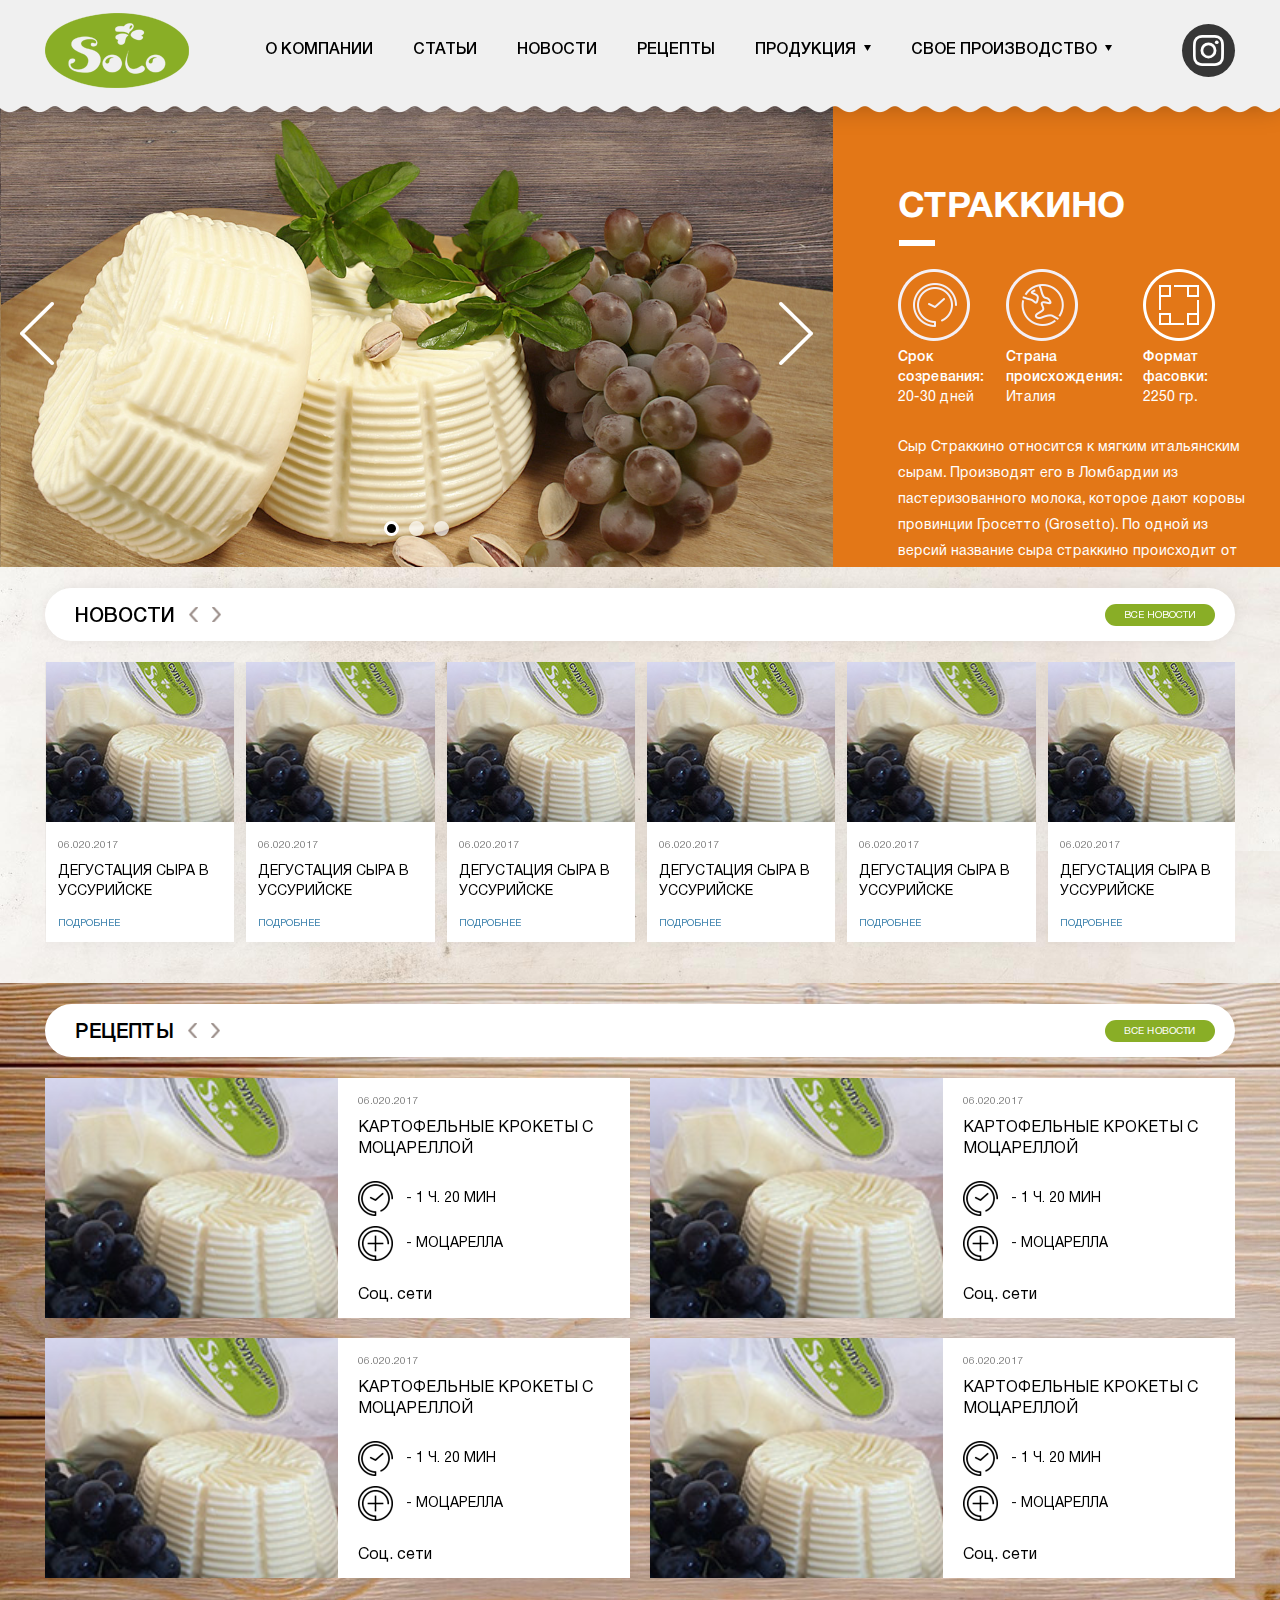
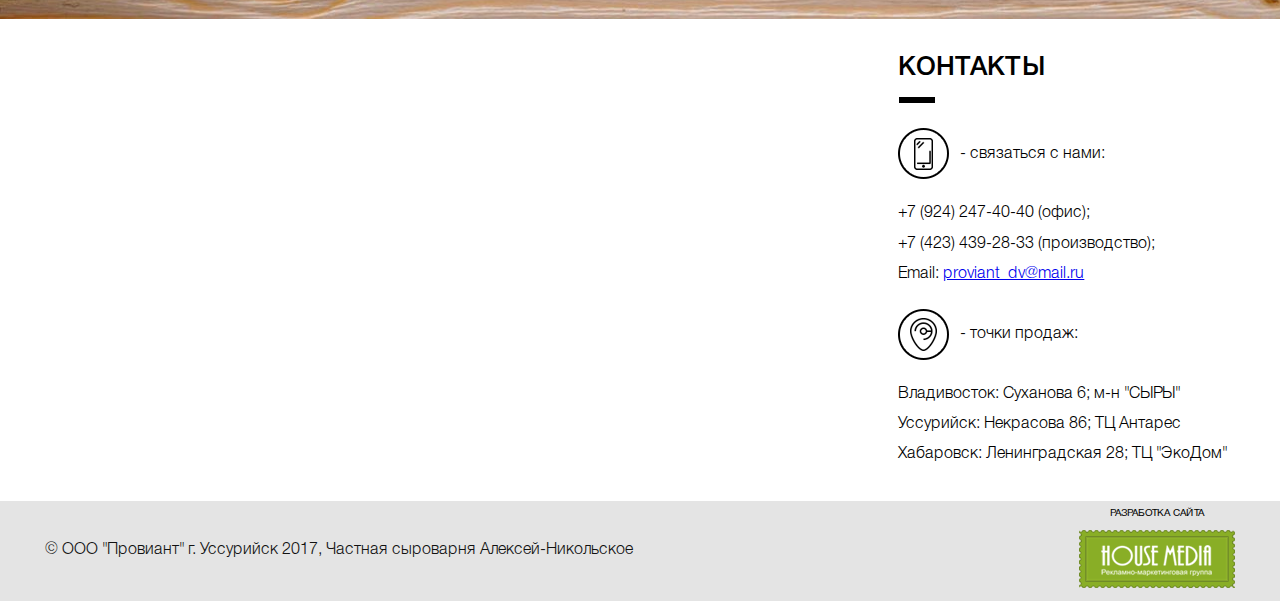
==== index.html @ 99ddd5e5 "First" ====
<!DOCTYPE html>
<html lang="ru">
<head>
	<meta charset="UTF-8">
	<title>Главная</title>
    
    <link rel="stylesheet" href="css/main.min.css">
	<script src="https://api-maps.yandex.ru/2.1/?lang=ru_RU" type="text/javascript"></script>
</head>
<body>
	<header>
		<div class="container header-block">
			<a href="#" class="logo">
				<img src="img/logo.png" alt="">
			</a>
			<div class="menu">
				<a href="#" class="menu__item">О компании</a>
				<a href="#" class="menu__item">Статьи</a>
				<a href="#" class="menu__item">Новости</a>
				<a href="#" class="menu__item">Рецепты</a>
				
				<a href="#" class="menu__item" data-jq-dropdown="#dropdown-1">Продукция</a>
				<div id="dropdown-1" class="jq-dropdown-relative jq-dropdown">
					<ul class="jq-dropdown-menu">
						<li><a href="#" class="menu__item">Элемент 1</a></li>
						<li><a href="#" class="menu__item">Элемент 2</a></li>
						<li><a href="#" class="menu__item">Элемент 3</a></li>
					</ul>
				</div>
				
				<a href="#" class="menu__item" data-jq-dropdown="#dropdown-2">Свое производство</a>
				<div id="dropdown-2" class="jq-dropdown-relative jq-dropdown">
					<ul class="jq-dropdown-menu">
						<li><a href="#" class="menu__item">Элемент 1</a></li>
						<li><a href="#" class="menu__item">Элемент 2</a></li>
						<li><a href="#" class="menu__item">Элемент 3</a></li>
						<li class="jq-dropdown-divider"></li>
						<li><a href="#" class="menu__item">Элемент 1</a></li>
						<li><a href="#" class="menu__item">Элемент 2</a></li>
						<li><a href="#" class="menu__item">Элемент 3</a></li>
					</ul>
				</div>
			</div>
			<div class="header__social-block">
				<a href="#" class="social-icon">
					<img src="img/ig-logo.svg" alt="Instagram">
				</a>
			</div>
		</div>
	</header>
	<div class="wrapper">
		<div class="full-section">
			<div class="full-section__left home-slider owl-carousel owl-theme">
				<div class="home-slider__item" style="background-image: url(img/home-slide-1.jpg)"></div>
				<div class="home-slider__item" style="background-image: url(img/home-slide-1.jpg)"></div>
				<div class="home-slider__item" style="background-image: url(img/home-slide-1.jpg)"></div>
			</div>
			<div class="full-section__right home-slider-info">
				<div class="home-slider-info__item info">
					<h1 class="info__title">Страккино</h1>
					<div class="characteristic">
						<div class="characteristic__item">
							<img src="img/i-clock.png" alt="Срок созревания" class="characteristic__img">
							<div class="characteristic__title">Срок созревания:</div>
							<div class="characteristic__content">20-30 дней</div>
						</div>
						<div class="characteristic__item">
							<img src="img/i-earth.png" alt="Страна происхождения" class="characteristic__img">
							<div class="characteristic__title">Страна происхождения:</div>
							<div class="characteristic__content">Италия</div>
						</div>
						<div class="characteristic__item">
							<img src="img/i-format.png" alt="Формат фасовки" class="characteristic__img">
							<div class="characteristic__title">Формат фасовки:</div>
							<div class="characteristic__content">2250 гр.</div>
						</div>
					</div>
					<p>Сыр Страккино относится к мягким итальянским сырам. Производят его в Ломбардии из пастеризованного молока, которое дают коровы провинции Гросетто (Grosetto). По одной из версий название сыра страккино происходит от ломбардского stracch con, что в переводе обозначает «уставший». Коровы летом возвращались с альпийских пастбищ уставшими и давали мало молока. Отсюда и пошло название сыра, который делали из него. Это жирный, пластичный свежий сыр (20-30 дней выдержки) с легкой едва уловимой горчинкой. Достаточно намазать его на кусок свежего хлеба или фокачча, и уже будет вкусно.</p>
					<h2 class="info__subtitle">Характеристики(БЖУ на 100 г.):</h2>
					<p>белки — 12 г. жиры — 24 г. углеводы — 2 г. Калорийность сыра Страккино — 364 ккал. Соотношение БЖУ: белков — 31,6 %, жиров — 63,2 %, углеводов — 5,3 %.</p>
				</div>
				<div class="home-slider-info__item info">
					<h1 class="info__title">Страккино 2</h1>
					<div class="characteristic">
						<div class="characteristic__item">
							<img src="img/i-clock.png" alt="Срок созревания" class="characteristic__img">
							<div class="characteristic__title">Срок созревания:</div>
							<div class="characteristic__content">20-30 дней</div>
						</div>
						<div class="characteristic__item">
							<img src="img/i-earth.png" alt="Страна происхождения" class="characteristic__img">
							<div class="characteristic__title">Страна происхождения:</div>
							<div class="characteristic__content">Италия</div>
						</div>
						<div class="characteristic__item">
							<img src="img/i-format.png" alt="Формат фасовки" class="characteristic__img">
							<div class="characteristic__title">Формат фасовки:</div>
							<div class="characteristic__content">2250 гр.</div>
						</div>
					</div>
					<p>Сыр Страккино относится к мягким итальянским сырам. Производят его в Ломбардии из пастеризованного молока, которое дают коровы провинции Гросетто (Grosetto). По одной из версий название сыра страккино происходит от ломбардского stracch con, что в переводе обозначает «уставший». Коровы летом возвращались с альпийских пастбищ уставшими и давали мало молока. Отсюда и пошло название сыра, который делали из него. Это жирный, пластичный свежий сыр (20-30 дней выдержки) с легкой едва уловимой горчинкой. Достаточно намазать его на кусок свежего хлеба или фокачча, и уже будет вкусно.</p>
					<h2 class="info__subtitle">Характеристики(БЖУ на 100 г.):</h2>
					<p>белки — 12 г. жиры — 24 г. углеводы — 2 г. Калорийность сыра Страккино — 364 ккал. Соотношение БЖУ: белков — 31,6 %, жиров — 63,2 %, углеводов — 5,3 %.</p>
				</div>
				<div class="home-slider-info__item info">
					<h1 class="info__title">Страккино 3</h1>
					<div class="characteristic">
						<div class="characteristic__item">
							<img src="img/i-clock.png" alt="Срок созревания" class="characteristic__img">
							<div class="characteristic__title">Срок созревания:</div>
							<div class="characteristic__content">20-30 дней</div>
						</div>
						<div class="characteristic__item">
							<img src="img/i-earth.png" alt="Страна происхождения" class="characteristic__img">
							<div class="characteristic__title">Страна происхождения:</div>
							<div class="characteristic__content">Италия</div>
						</div>
						<div class="characteristic__item">
							<img src="img/i-format.png" alt="Формат фасовки" class="characteristic__img">
							<div class="characteristic__title">Формат фасовки:</div>
							<div class="characteristic__content">2250 гр.</div>
						</div>
					</div>
					<p>Сыр Страккино относится к мягким итальянским сырам. Производят его в Ломбардии из пастеризованного молока, которое дают коровы провинции Гросетто (Grosetto). По одной из версий название сыра страккино происходит от ломбардского stracch con, что в переводе обозначает «уставший». Коровы летом возвращались с альпийских пастбищ уставшими и давали мало молока. Отсюда и пошло название сыра, который делали из него. Это жирный, пластичный свежий сыр (20-30 дней выдержки) с легкой едва уловимой горчинкой. Достаточно намазать его на кусок свежего хлеба или фокачча, и уже будет вкусно.</p>
					<h2 class="info__subtitle">Характеристики(БЖУ на 100 г.):</h2>
					<p>белки — 12 г. жиры — 24 г. углеводы — 2 г. Калорийность сыра Страккино — 364 ккал. Соотношение БЖУ: белков — 31,6 %, жиров — 63,2 %, углеводов — 5,3 %.</p>
				</div>
			</div>
		</div>
		<div class="section section_plaster">
			<div class="container">
				<div class="section-header">
					<div class="section-header__title">
						<span>Новости</span>
						<button href="#" class="section-header__btn slider-btn-left" data-for="news-slider"></button>
						<button href="#" class="section-header__btn slider-btn-right" data-for="news-slider"></button>
					</div>
					
					<a href="#" class="section-header__button">Все новости</a>
				</div>
				<div class="news-slider owl-carousel">
<!--					<div class="col-2">-->
						<div class="card card_min">
							<div class="card-img" style="background-image: url(img/prod-1.jpg)">
							</div>
							<div class="card-info">
								<div class="card-info__date">06.020.2017</div>
								<div class="card-info__name">Дегустация сыра в Уссурийске</div>
								<a href="#" class="card-info__link">Подробнее</a>
							</div>
						</div>
						<div class="card card_min">
							<div class="card-img" style="background-image: url(img/prod-1.jpg)">
							</div>
							<div class="card-info">
								<div class="card-info__date">06.020.2017</div>
								<div class="card-info__name">Дегустация сыра в Уссурийске</div>
								<a href="#" class="card-info__link">Подробнее</a>
							</div>
						</div>
						<div class="card card_min">
							<div class="card-img" style="background-image: url(img/prod-1.jpg)">
							</div>
							<div class="card-info">
								<div class="card-info__date">06.020.2017</div>
								<div class="card-info__name">Дегустация сыра в Уссурийске</div>
								<a href="#" class="card-info__link">Подробнее</a>
							</div>
						</div>
						<div class="card card_min">
							<div class="card-img" style="background-image: url(img/prod-1.jpg)">
							</div>
							<div class="card-info">
								<div class="card-info__date">06.020.2017</div>
								<div class="card-info__name">Дегустация сыра в Уссурийске</div>
								<a href="#" class="card-info__link">Подробнее</a>
							</div>
						</div>
						<div class="card card_min">
							<div class="card-img" style="background-image: url(img/prod-1.jpg)">
							</div>
							<div class="card-info">
								<div class="card-info__date">06.020.2017</div>
								<div class="card-info__name">Дегустация сыра в Уссурийске</div>
								<a href="#" class="card-info__link">Подробнее</a>
							</div>
						</div>
						<div class="card card_min">
							<div class="card-img" style="background-image: url(img/prod-1.jpg)">
							</div>
							<div class="card-info">
								<div class="card-info__date">06.020.2017</div>
								<div class="card-info__name">Дегустация сыра в Уссурийске</div>
								<a href="#" class="card-info__link">Подробнее</a>
							</div>
						</div>
						<div class="card card_min">
							<div class="card-img" style="background-image: url(img/prod-1.jpg)">
							</div>
							<div class="card-info">
								<div class="card-info__date">06.020.2017</div>
								<div class="card-info__name">Дегустация сыра в Уссурийске</div>
								<a href="#" class="card-info__link">Подробнее</a>
							</div>
						</div>
						<div class="card card_min">
							<div class="card-img" style="background-image: url(img/prod-1.jpg)">
							</div>
							<div class="card-info">
								<div class="card-info__date">06.020.2017</div>
								<div class="card-info__name">Дегустация сыра в Уссурийске</div>
								<a href="#" class="card-info__link">Подробнее</a>
							</div>
						</div>
						<div class="card card_min">
							<div class="card-img" style="background-image: url(img/prod-1.jpg)">
							</div>
							<div class="card-info">
								<div class="card-info__date">06.020.2017</div>
								<div class="card-info__name">Дегустация сыра в Уссурийске</div>
								<a href="#" class="card-info__link">Подробнее</a>
							</div>
						</div>
						<div class="card card_min">
							<div class="card-img" style="background-image: url(img/prod-1.jpg)">
							</div>
							<div class="card-info">
								<div class="card-info__date">06.020.2017</div>
								<div class="card-info__name">Дегустация сыра в Уссурийске</div>
								<a href="#" class="card-info__link">Подробнее</a>
							</div>
						</div>
						<div class="card card_min">
							<div class="card-img" style="background-image: url(img/prod-1.jpg)">
							</div>
							<div class="card-info">
								<div class="card-info__date">06.020.2017</div>
								<div class="card-info__name">Дегустация сыра в Уссурийске</div>
								<a href="#" class="card-info__link">Подробнее</a>
							</div>
						</div>
						<div class="card card_min">
							<div class="card-img" style="background-image: url(img/prod-1.jpg)">
							</div>
							<div class="card-info">
								<div class="card-info__date">06.020.2017</div>
								<div class="card-info__name">Дегустация сыра в Уссурийске</div>
								<a href="#" class="card-info__link">Подробнее</a>
							</div>
						</div>
<!--					</div>-->
				</div>
			</div>
		</div>
		<div class="section section_wood">
			<div class="container">
				<div class="section-header">
					<div class="section-header__title">
						<span>Рецепты</span>
						<button href="#" class="section-header__btn slider-btn-left" data-for="recipe-slider"></button>
						<button href="#" class="section-header__btn slider-btn-right" data-for="recipe-slider"></button>
					</div>
					
					<a href="#" class="section-header__button">Все новости</a>
				</div>
				<div class="recipe-slider owl-carousel">
					<div>
						<div class="card card_long">
							<div class="card-img" style="background-image: url(img/prod-1.jpg)">
							</div>
							<div class="card-info">
								<div class="card-info__date">06.020.2017</div>
								<div class="card-info__name">Картофельные крокеты с моцареллой</div>    
								<div class="card-recipe">
									<div class="card-recipe__item">
										<div class="card-recipe__icon i-check"></div>
										<div class="card-recipe__text">- 1 ч. 20 мин</div>
									</div>
									<div class="card-recipe__item">
										<div class="card-recipe__icon i-add"></div>
										<div class="card-recipe__text">- моцарелла</div>
									</div>
								</div>
								<div class="card-info__social">Соц. сети</div>
							</div>
						</div>
						<div class="card card_long">
							<div class="card-img" style="background-image: url(img/prod-1.jpg)">
							</div>
							<div class="card-info">
								<div class="card-info__date">06.020.2017</div>
								<div class="card-info__name">Картофельные крокеты с моцареллой</div>    
								<div class="card-recipe">
									<div class="card-recipe__item">
										<div class="card-recipe__icon i-check"></div>
										<div class="card-recipe__text">- 1 ч. 20 мин</div>
									</div>
									<div class="card-recipe__item">
										<div class="card-recipe__icon i-add"></div>
										<div class="card-recipe__text">- моцарелла</div>
									</div>
								</div>
								<div class="card-info__social">Соц. сети</div>
							</div>
						</div>
					</div>
					<div>
						<div class="card card_long">
							<div class="card-img" style="background-image: url(img/prod-1.jpg)">
							</div>
							<div class="card-info">
								<div class="card-info__date">06.020.2017</div>
								<div class="card-info__name">Картофельные крокеты с моцареллой</div>    
								<div class="card-recipe">
									<div class="card-recipe__item">
										<div class="card-recipe__icon i-check"></div>
										<div class="card-recipe__text">- 1 ч. 20 мин</div>
									</div>
									<div class="card-recipe__item">
										<div class="card-recipe__icon i-add"></div>
										<div class="card-recipe__text">- моцарелла</div>
									</div>
								</div>
								<div class="card-info__social">Соц. сети</div>
							</div>
						</div>
						<div class="card card_long">
							<div class="card-img" style="background-image: url(img/prod-1.jpg)">
							</div>
							<div class="card-info">
								<div class="card-info__date">06.020.2017</div>
								<div class="card-info__name">Картофельные крокеты с моцареллой</div>    
								<div class="card-recipe">
									<div class="card-recipe__item">
										<div class="card-recipe__icon i-check"></div>
										<div class="card-recipe__text">- 1 ч. 20 мин</div>
									</div>
									<div class="card-recipe__item">
										<div class="card-recipe__icon i-add"></div>
										<div class="card-recipe__text">- моцарелла</div>
									</div>
								</div>
								<div class="card-info__social">Соц. сети</div>
							</div>
						</div>
					</div>
				</div>
			</div>
		</div>
		<div class="section-contacts full-section">
			<div class="full-section__left" id="map"></div>
			<div class="full-section__right contacts">
				<h1 class="contacts__title">Контакты</h1>
				<div class="contacts__subtitle">
					<img src="img/i-mobile.png" alt="Связаться с нами">
					<span>- связаться с нами:</span>
				</div>
				<p>+7 (924) 247-40-40 (офис);</p>
				<p>+7 (423) 439-28-33 (производство);</p>
				<p>Email: <a href="mailto:proviant_dv@mail.ru">proviant_dv@mail.ru</a></p>
				<div class="contacts__subtitle">
					<img src="img/i-mark.png" alt="Точки продаж">
					<span>- точки продаж:</span>
				</div>
				<p>Владивосток: Суханова 6; м-н "СЫРЫ"</p>
				<p>Уссурийск: Некрасова 86; ТЦ Антарес</p>
				<p>Хабаровск: Ленинградская 28; ТЦ "ЭкоДом"</p>
			</div>
		</div>
	</div>
	<footer>
		<div class="container">
			<div class="footer">
				<div class="copyright">
					© ООО "Провиант" г. Уссурийск 2017, Частная сыроварня Алексей-Никольское
				</div>
				<div class="dev">
					<div class="dev__text">Разработка сайта</div>
					<a href="#">
						<img src="img/dev-logo.png" alt="" class="dev__img">
					</a>
				</div>
			</div>
		</div>
	</footer>
<!--	<script src="https://ajax.googleapis.com/ajax/libs/jquery/3.2.1/jquery.min.js"></script>-->
	<script src="js/jquery-3.2.0.min.js"></script>
	<script src="js/owl.carousel.min.js"></script>
	<script>
		var addr = "Владивосток, Суханова 6";
	</script>
	<script src="js/main.min.js"></script>
</body>
</html>
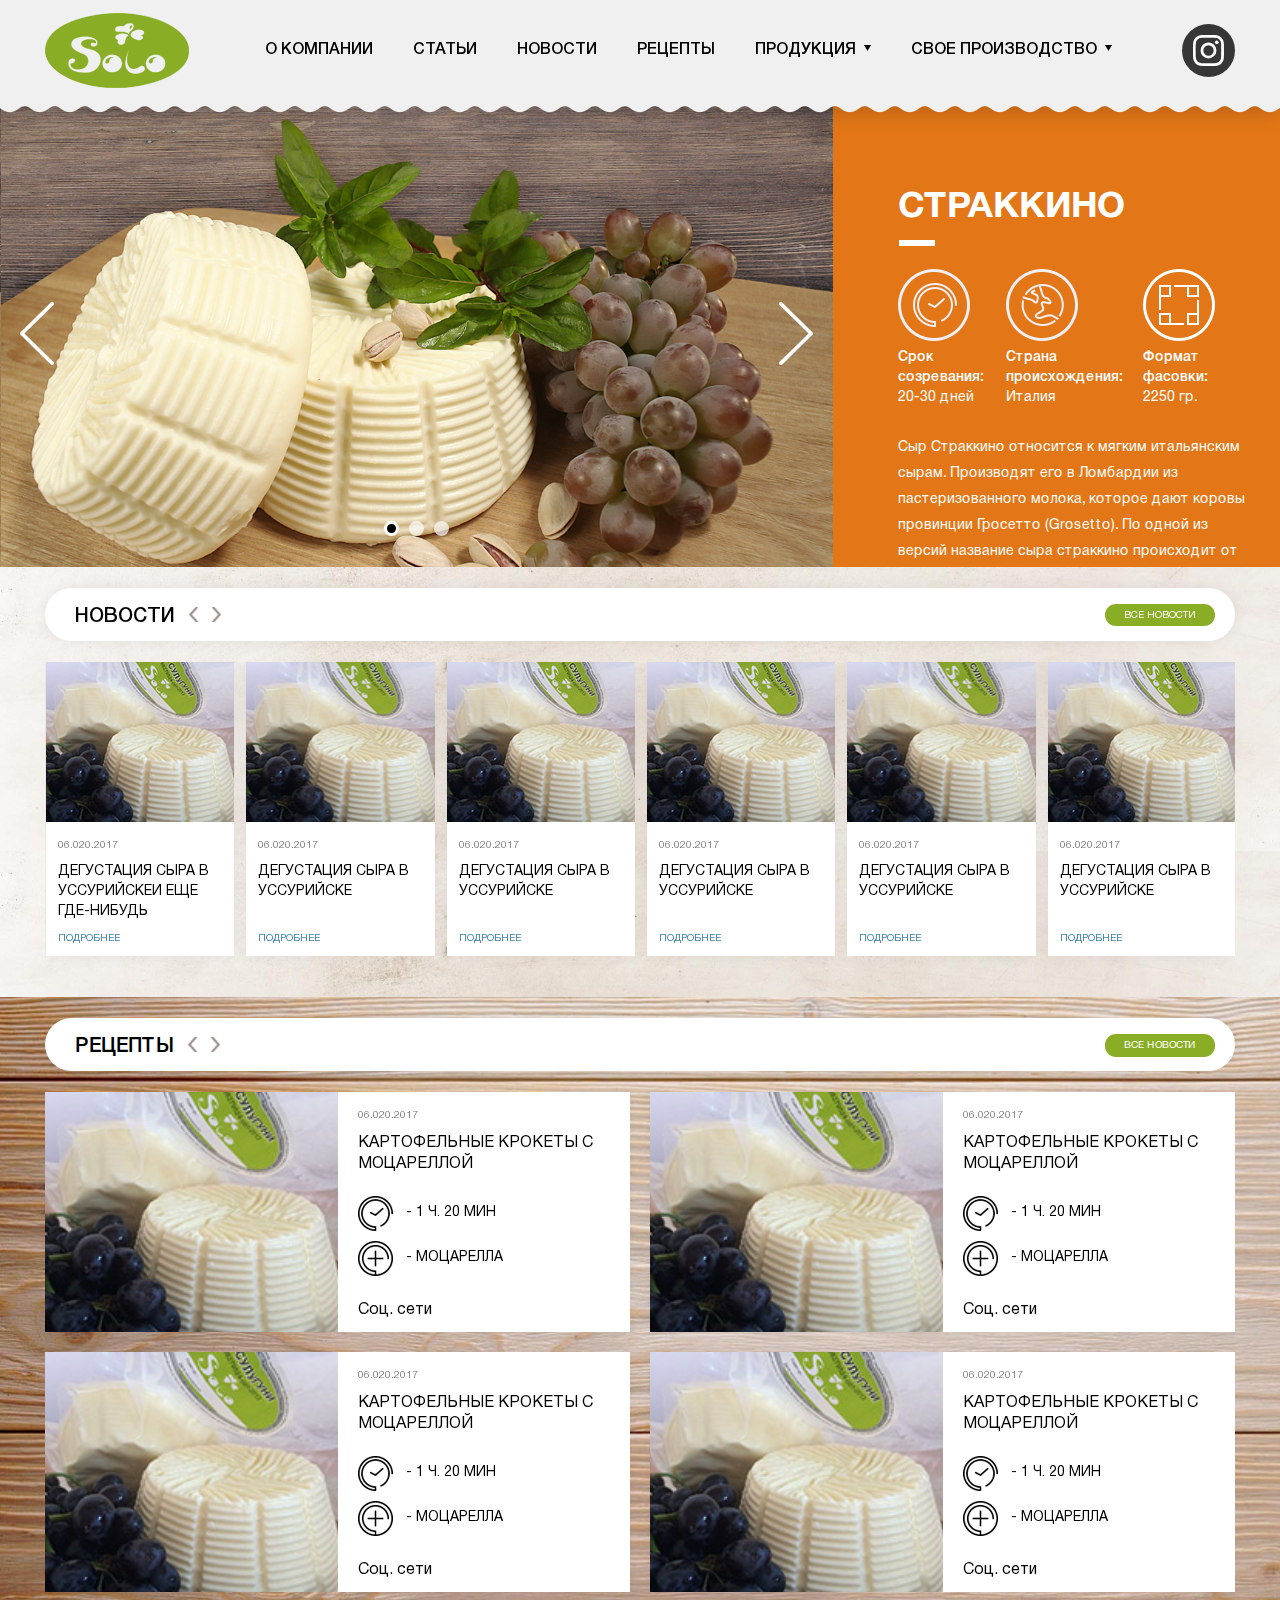
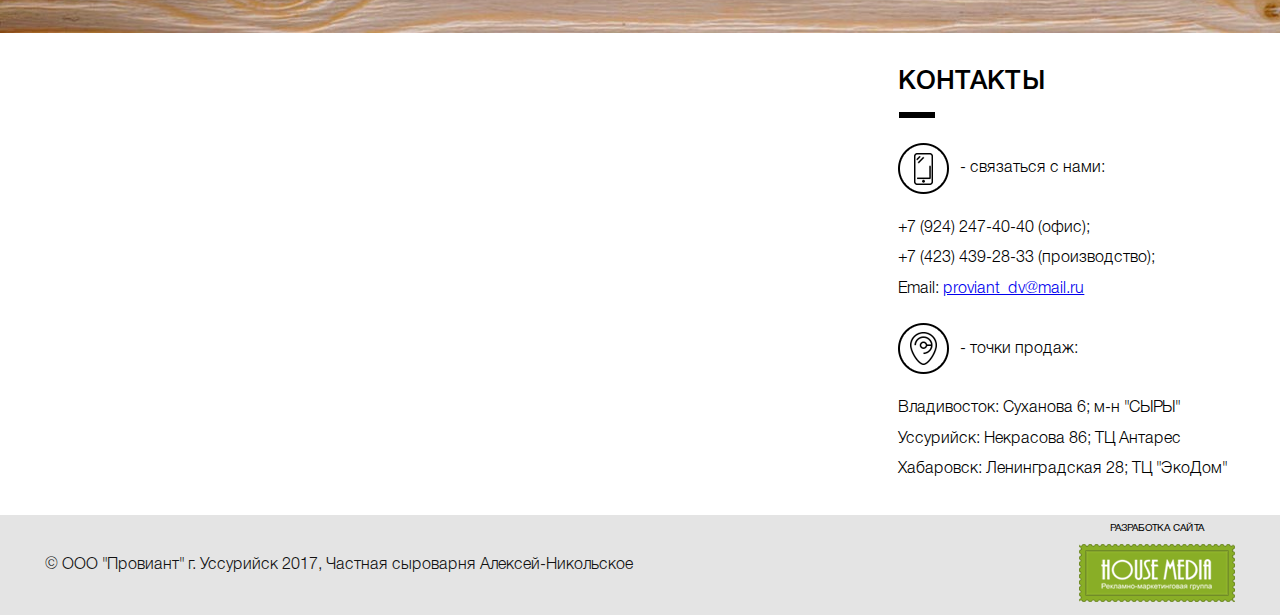
==== commit 90cc50f3: "Fixed #1" ====
--- a/index.html
+++ b/index.html
@@ -145,7 +145,7 @@
 							</div>
 							<div class="card-info">
 								<div class="card-info__date">06.020.2017</div>
-								<div class="card-info__name">Дегустация сыра в Уссурийске</div>
+								<div class="card-info__name">Дегустация сыра в Уссурийскеи еще где-нибудь</div>
 								<a href="#" class="card-info__link">Подробнее</a>
 							</div>
 						</div>
@@ -265,6 +265,25 @@
 				</div>
 				<div class="recipe-slider owl-carousel">
 					<div>
+						<a href="#" class="card card_long">
+							<div class="card-img" style="background-image: url(img/prod-1.jpg)">
+							</div>
+							<div class="card-info">
+								<div class="card-info__date">06.020.2017</div>
+								<div class="card-info__name">Картофельные крокеты с моцареллой</div>    
+								<div class="card-recipe">
+									<div class="card-recipe__item">
+										<div class="card-recipe__icon i-check"></div>
+										<div class="card-recipe__text">- 1 ч. 20 мин</div>
+									</div>
+									<div class="card-recipe__item">
+										<div class="card-recipe__icon i-add"></div>
+										<div class="card-recipe__text">- моцарелла</div>
+									</div>
+								</div>
+								<div class="card-info__social">Соц. сети</div>
+							</div>
+						</a>
 						<div class="card card_long">
 							<div class="card-img" style="background-image: url(img/prod-1.jpg)">
 							</div>
@@ -284,6 +303,67 @@
 								<div class="card-info__social">Соц. сети</div>
 							</div>
 						</div>
+					</div>
+					<div>
+						<a href="#" class="card card_long">
+							<div class="card-img" style="background-image: url(img/prod-1.jpg)">
+							</div>
+							<div class="card-info">
+								<div class="card-info__date">06.020.2017</div>
+								<div class="card-info__name">Картофельные крокеты с моцареллой</div>    
+								<div class="card-recipe">
+									<div class="card-recipe__item">
+										<div class="card-recipe__icon i-check"></div>
+										<div class="card-recipe__text">- 1 ч. 20 мин</div>
+									</div>
+									<div class="card-recipe__item">
+										<div class="card-recipe__icon i-add"></div>
+										<div class="card-recipe__text">- моцарелла</div>
+									</div>
+								</div>
+								<div class="card-info__social">Соц. сети</div>
+							</div>
+						</a>
+						<div class="card card_long">
+							<div class="card-img" style="background-image: url(img/prod-1.jpg)">
+							</div>
+							<div class="card-info">
+								<div class="card-info__date">06.020.2017</div>
+								<div class="card-info__name">Картофельные крокеты с моцареллой</div>    
+								<div class="card-recipe">
+									<div class="card-recipe__item">
+										<div class="card-recipe__icon i-check"></div>
+										<div class="card-recipe__text">- 1 ч. 20 мин</div>
+									</div>
+									<div class="card-recipe__item">
+										<div class="card-recipe__icon i-add"></div>
+										<div class="card-recipe__text">- моцарелла</div>
+									</div>
+								</div>
+								<div class="card-info__social">Соц. сети</div>
+							</div>
+						</div>
+					</div>
+					<div>
+						<a href="#" class="card card_long">
+							<div class="card-img" style="background-image: url(img/prod-1.jpg)">
+							</div>
+							<div class="card-info">
+								<div class="card-info__date">06.020.2017</div>
+								<div class="card-info__name">Картофельные крокеты с моцареллой</div>    
+								<div class="card-recipe">
+									<div class="card-recipe__item">
+										<div class="card-recipe__icon i-check"></div>
+										<div class="card-recipe__text">- 1 ч. 20 мин</div>
+									</div>
+									<div class="card-recipe__item">
+										<div class="card-recipe__icon i-add"></div>
+										<div class="card-recipe__text">- моцарелла</div>
+									</div>
+								</div>
+								<div class="card-info__social">Соц. сети</div>
+							</div>
+						</a>
 						<div class="card card_long">
 							<div class="card-img" style="background-image: url(img/prod-1.jpg)">
 							</div>
